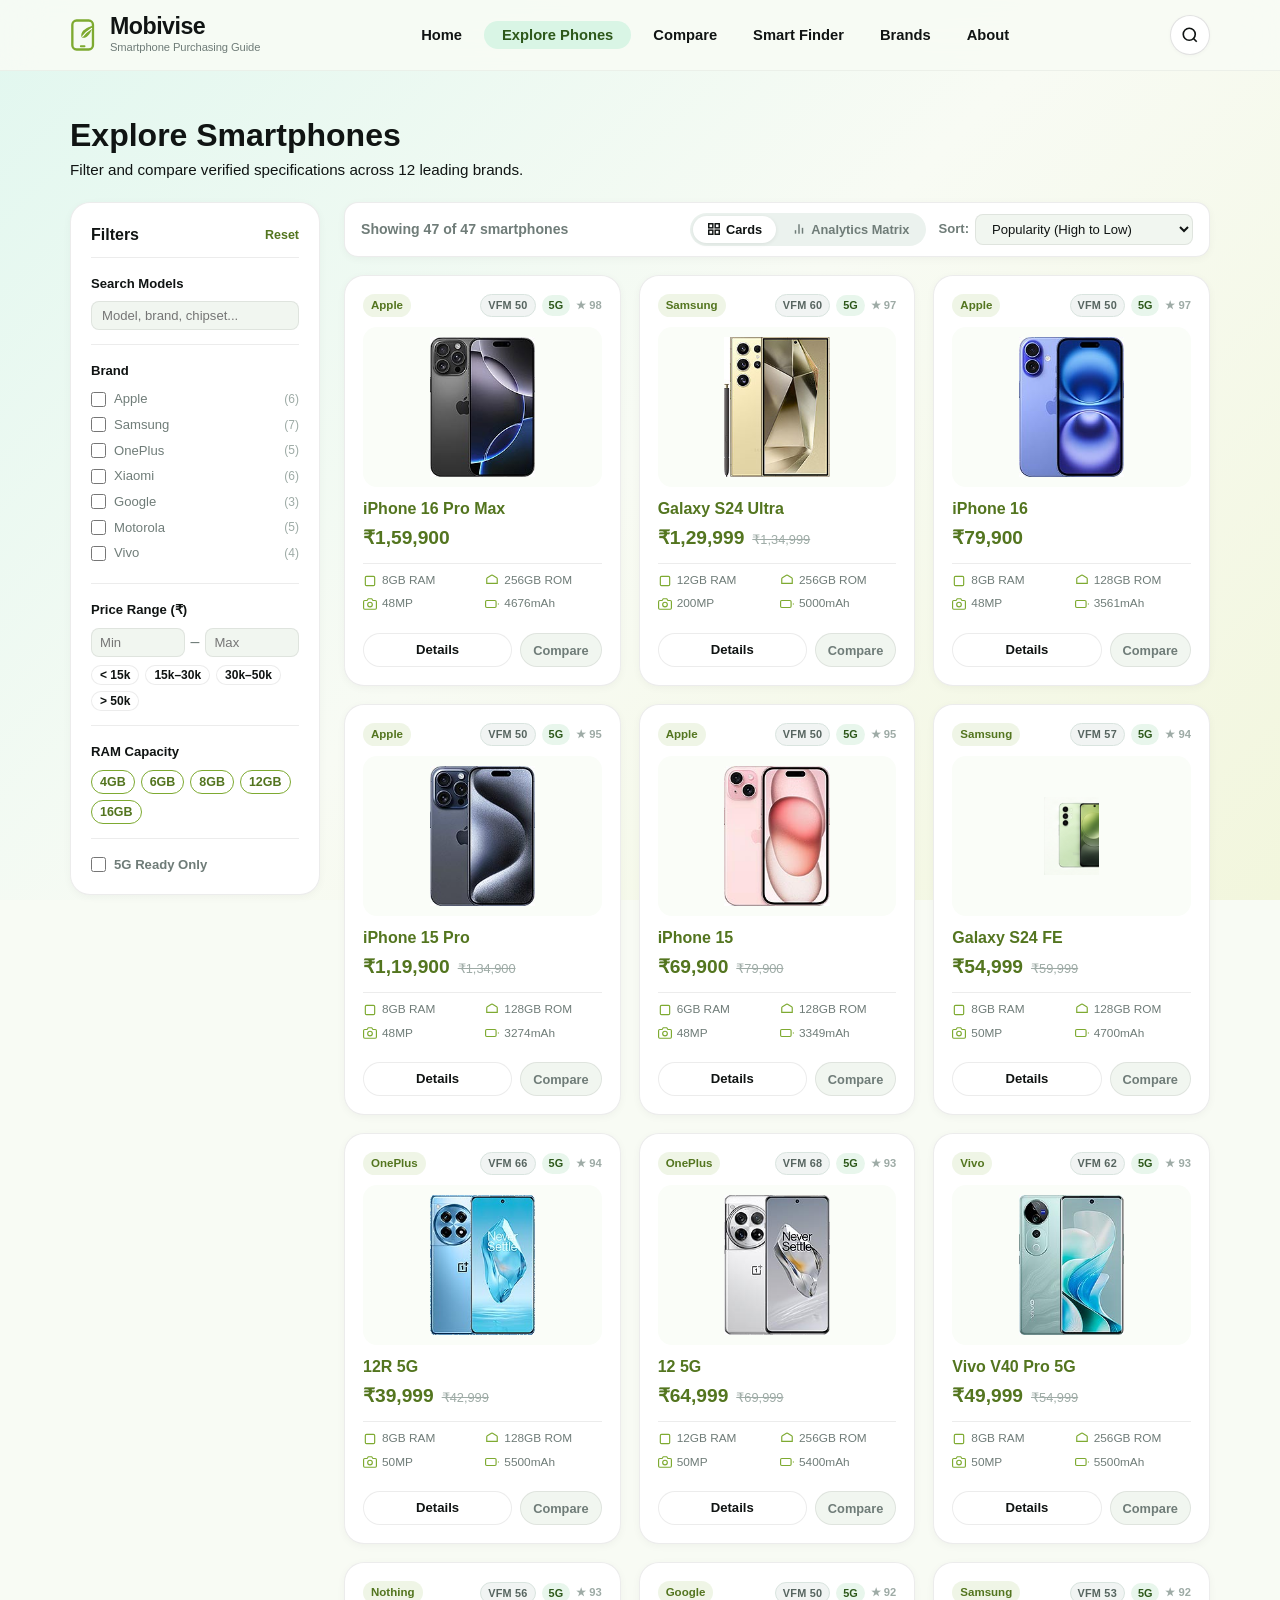
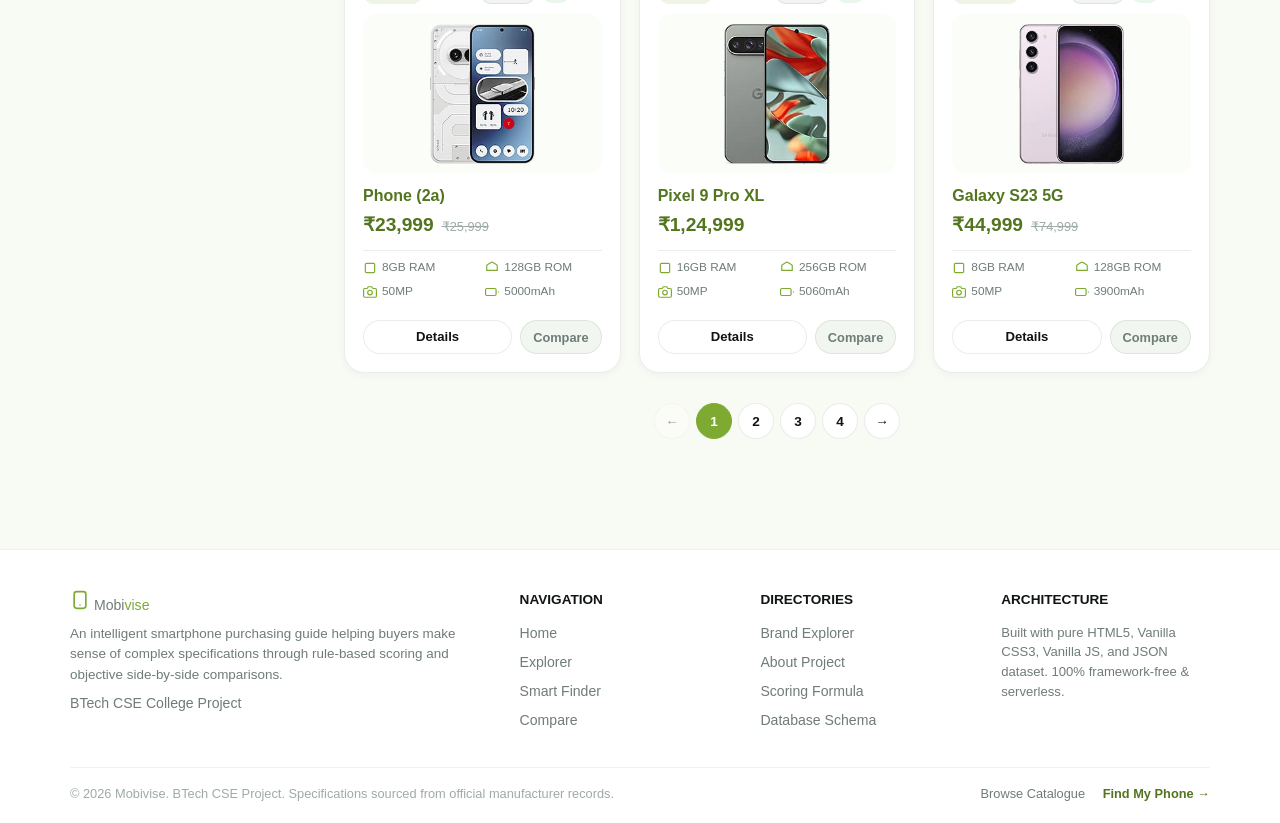
==== mobivise/products.html @ ea98b442 "Deploy Mobivise static web app with VFM index, scatter matrix, and Vercel configuration" ====
<!DOCTYPE html>
<html lang="en">
<head>
  <meta charset="UTF-8">
  <meta name="viewport" content="width=device-width, initial-scale=1.0">
  <title>Explore Smartphones — Mobivise</title>
  
  <link rel="stylesheet" href="assets/css/style.css">
  <link rel="stylesheet" href="assets/css/components.css">
  <link rel="stylesheet" href="assets/css/responsive.css">

  <link rel="icon" href="data:image/svg+xml,<svg xmlns=%22http://www.w3.org/2000/svg%22 viewBox=%220 0 24 24%22 fill=%22none%22 stroke=%22%237EAA31%22 stroke-width=%222%22><rect x=%225%22 y=%222%22 width=%2214%22 height=%2220%22 rx=%223%22/><path d=%22M12 18h.01%22/></svg>">
</head>
<body>
  <!-- Clean Apple-style Botanical Navbar -->
  <header class="navbar">
    <div class="container navbar-inner">
      <!-- Brand Logo -->
      <a href="index.html" class="brand-logo-wrap">
        <svg class="brand-phone-leaf" width="30" height="34" viewBox="0 0 32 36" fill="none" xmlns="http://www.w3.org/2000/svg">
          <rect x="2.5" y="2.5" width="22" height="31" rx="4.5" stroke="#7EAA31" stroke-width="2.5" fill="none"/>
          <line x1="11.5" y1="30" x2="15.5" y2="30" stroke="#7EAA31" stroke-width="2" stroke-linecap="round"/>
          <path d="M12 18C12 13 18 10 24 8C23 15 19 21 14 21C12 21 12 19 12 18Z" fill="#7EAA31"/>
          <path d="M13.5 19.5C16 16 19 13.5 23 11" stroke="#FFFFFF" stroke-width="1.2" stroke-linecap="round"/>
        </svg>
        <div class="brand-text-col">
          <span class="brand-title">Mobivise</span>
          <span class="brand-sub">Smartphone Purchasing Guide</span>
        </div>
      </a>

      <!-- Center Nav Links -->
      <nav>
        <ul class="nav-links">
          <li><a href="index.html">Home</a></li>
          <li><a href="products.html" class="active">Explore Phones</a></li>
          <li>
            <a href="compare.html" class="compare-nav-link">
              Compare <span class="compare-count-badge" style="display:none;">0</span>
            </a>
          </li>
          <li><a href="recommendations.html">Smart Finder</a></li>
          <li><a href="brands.html">Brands</a></li>
          <li><a href="about.html">About</a></li>
        </ul>
      </nav>

      <!-- Right Action: Circular Search Button -->
      <div class="nav-actions">
        <button type="button" class="btn-circle-search" id="btnOpenSearchModal" aria-label="Search smartphones">
          <svg width="18" height="18" fill="none" stroke="currentColor" stroke-width="2.2" viewBox="0 0 24 24"><circle cx="11" cy="11" r="8"></circle><line x1="21" y1="21" x2="16.65" y2="16.65"></line></svg>
        </button>
        <button class="btn-mobile-toggle" aria-label="Menu" onclick="document.querySelector('.nav-links').classList.toggle('open');">
          <svg width="22" height="22" fill="none" stroke="currentColor" stroke-width="2" viewBox="0 0 24 24"><line x1="3" y1="12" x2="21" y2="12"/><line x1="3" y1="6" x2="21" y2="6"/><line x1="3" y1="18" x2="21" y2="18"/></svg>
        </button>
      </div>
    </div>
  </header>

  <!-- Global Quick Search Overlay Modal -->
  <div id="globalSearchModal" class="search-modal-backdrop" style="display:none;">
    <div class="search-modal-card">
      <div class="search-modal-header">
        <svg width="20" height="20" fill="none" stroke="#6F7C78" stroke-width="2" viewBox="0 0 24 24"><circle cx="11" cy="11" r="8"></circle><line x1="21" y1="21" x2="16.65" y2="16.65"></line></svg>
        <input type="text" id="modalSearchInput" placeholder="Search smartphone model, brand, processor..." autocomplete="off">
        <button type="button" id="btnCloseSearchModal" class="search-modal-close">&times;</button>
      </div>
      <div id="modalSearchSuggest" class="search-modal-results"></div>
    </div>
  </div>

  <main class="main-content">
    <div class="container" style="padding-top: 24px; padding-bottom: 60px;">
      <!-- Page Header -->
      <div class="page-header" style="text-align: left; margin-bottom: 20px;">
        <h1 class="page-header-title" style="font-size: 2rem;">Explore Smartphones</h1>
        <p class="page-header-desc" style="margin: 0; font-size: 0.95rem;">Filter and compare verified specifications across 12 leading brands.</p>
      </div>

      <!-- Active Filter Chips -->
      <div id="activeFilterChips" style="display:none; gap:8px; flex-wrap:wrap; margin-bottom:16px;"></div>

      <div class="explorer-layout">
        <!-- Filter Sidebar -->
        <aside class="filter-sidebar">
          <div class="filter-header">
            <h3>Filters</h3>
            <button type="button" class="btn-reset-filters" id="btnResetFilters" style="background:none; border:none; cursor:pointer;">Reset</button>
          </div>

          <!-- Keyword Search -->
          <div class="filter-group">
            <div class="filter-title">Search Models</div>
            <input type="text" id="filterSearch" placeholder="Model, brand, chipset..." class="custom-select" style="width:100%; box-sizing:border-box;">
          </div>

          <!-- Brands -->
          <div class="filter-group">
            <div class="filter-title">Brand</div>
            <div class="filter-options-list" id="filterBrandsList">
              <!-- Populated dynamically via JS with exact counts -->
            </div>
          </div>

          <!-- Price Range -->
          <div class="filter-group">
            <div class="filter-title">Price Range (₹)</div>
            <div class="price-range-inputs" style="margin-bottom:8px;">
              <input type="number" id="filterMinPrice" placeholder="Min" min="0" step="1000">
              <span style="color:var(--text-secondary);">&ndash;</span>
              <input type="number" id="filterMaxPrice" placeholder="Max" min="0" step="1000">
            </div>
            <div style="display:flex; gap:6px; flex-wrap:wrap;">
              <button type="button" class="btn btn-secondary btn-sm filter-budget-quick-pill" data-min="0" data-max="15000" style="padding:2px 8px; font-size:0.75rem;">&lt; 15k</button>
              <button type="button" class="btn btn-secondary btn-sm filter-budget-quick-pill" data-min="15000" data-max="30000" style="padding:2px 8px; font-size:0.75rem;">15k–30k</button>
              <button type="button" class="btn btn-secondary btn-sm filter-budget-quick-pill" data-min="30000" data-max="50000" style="padding:2px 8px; font-size:0.75rem;">30k–50k</button>
              <button type="button" class="btn btn-secondary btn-sm filter-budget-quick-pill" data-min="50000" data-max="" style="padding:2px 8px; font-size:0.75rem;">&gt; 50k</button>
            </div>
          </div>

          <!-- RAM Filter -->
          <div class="filter-group">
            <div class="filter-title">RAM Capacity</div>
            <div id="filterRamContainer" style="display:flex; gap:6px; flex-wrap:wrap;">
              <!-- Populated dynamically via JS -->
            </div>
          </div>

          <!-- 5G Toggle -->
          <div class="filter-group">
            <label class="custom-control" style="font-weight:700;">
              <input type="checkbox" id="filter5gOnly">
              <span>5G Ready Only</span>
            </label>
          </div>
        </aside>

        <!-- Right Content / Catalog -->
        <section class="explorer-main">
          <!-- Top Sort & Count Bar -->
          <div class="explorer-topbar" style="display:flex; justify-content:space-between; align-items:center; flex-wrap:wrap; gap:12px; margin-bottom:18px;">
            <div class="results-count-text" id="resultsCount" style="font-weight:700; color:var(--text-secondary);">Loading catalogue...</div>

            <div style="display:flex; align-items:center; gap:12px; flex-wrap:wrap;">
              <!-- View Switcher: Cards vs Scatter Matrix -->
              <div class="view-mode-switch" style="display:inline-flex; background:#EBF2EE; padding:3px; border-radius:999px;">
                <button type="button" class="view-toggle-btn active" id="btnViewGrid" title="Switch to Card Grid View">
                  <svg width="14" height="14" viewBox="0 0 24 24" fill="none" stroke="currentColor" stroke-width="2.5"><rect x="3" y="3" width="7" height="7"/><rect x="14" y="3" width="7" height="7"/><rect x="14" y="14" width="7" height="7"/><rect x="3" y="14" width="7" height="7"/></svg>
                  <span>Cards</span>
                </button>
                <button type="button" class="view-toggle-btn" id="btnViewMatrix" title="Switch to Price vs Performance Decision Matrix">
                  <svg width="14" height="14" viewBox="0 0 24 24" fill="none" stroke="currentColor" stroke-width="2.5"><line x1="18" y1="20" x2="18" y2="10"/><line x1="12" y1="20" x2="12" y2="4"/><line x1="6" y1="20" x2="6" y2="14"/></svg>
                  <span>Analytics Matrix</span>
                </button>
              </div>

              <!-- Sort Dropdown -->
              <div style="display:flex; align-items:center; gap:6px;">
                <label for="sortSelect" style="font-size:0.82rem; color:var(--text-secondary); font-weight:600;">Sort:</label>
                <select id="sortSelect" class="custom-select" style="padding:6px 12px; font-size:0.82rem;">
                  <option value="popularity_desc">Popularity (High to Low)</option>
                  <option value="vfm_desc">Value-for-Money (VFM Index)</option>
                  <option value="price_asc">Price: Low to High</option>
                  <option value="price_desc">Price: High to Low</option>
                  <option value="launch_desc">Latest Release</option>
                  <option value="name_asc">Model Name (A–Z)</option>
                </select>
              </div>
            </div>
          </div>

          <!-- Interactive Price vs Performance Bubble Matrix Container -->
          <div id="analyticsMatrixContainer" style="display:none; background:#FFFFFF; border-radius:18px; border:1px solid var(--border-light); padding:24px; box-shadow:0 4px 16px rgba(0,0,0,0.03); margin-bottom:24px;">
            <div style="display:flex; justify-content:space-between; align-items:flex-start; flex-wrap:wrap; gap:12px; margin-bottom:16px;">
              <div>
                <h3 style="font-size:1.15rem; font-weight:800; color:#101413; margin:0 0 4px;">Price vs. Performance Decision Matrix</h3>
                <p style="font-size:0.85rem; color:#6F7C78; margin:0;">
                  Bubble size represents battery capacity (mAh). Green indicates high Value-for-Money (VFM). Click any bubble to view specs.
                </p>
              </div>
              <div style="display:flex; gap:8px; font-size:0.75rem; font-weight:700; flex-wrap:wrap;">
                <span style="display:inline-flex; align-items:center; gap:4px; padding:3px 8px; border-radius:999px; background:#E8F8ED; color:#1A7F37;">● Top-Left: High VFM Sweet Spot</span>
                <span style="display:inline-flex; align-items:center; gap:4px; padding:3px 8px; border-radius:999px; background:#EFF6FF; color:#1D4ED8;">● Top-Right: Ultra Flagships</span>
              </div>
            </div>
            <div style="position:relative; height:450px; width:100%;">
              <canvas id="pricePerfChart"></canvas>
            </div>
          </div>

          <!-- Dynamic Smartphones Grid -->
          <div class="phone-grid" id="smartphonesGrid">
            <!-- Dynamically populated via assets/js/products.js with exact device images -->
          </div>

          <!-- Dynamic Pagination -->
          <div id="paginationControls"></div>
        </section>
      </div>
    </div>
  </main>

  <!-- Clean Apple-style Footer -->
  <footer class="site-footer">
    <div class="container">
      <div class="footer-grid">
        <div class="footer-brand">
          <div class="brand-logo" style="margin-bottom: 8px;">
            <svg viewBox="0 0 24 24" fill="none" stroke="currentColor" stroke-width="2" stroke-linecap="round" stroke-linejoin="round" style="width:20px;height:20px;stroke:var(--brand-green);"><rect x="5" y="2" width="14" height="20" rx="3"></rect><line x1="12" y1="18" x2="12.01" y2="18"></line></svg>
            <span>Mobi<span style="color:var(--brand-green);">vise</span></span>
          </div>
          <p>
            An intelligent smartphone purchasing guide helping buyers make sense of complex specifications through rule-based scoring and objective side-by-side comparisons.
          </p>
          <span class="footer-badge">BTech CSE College Project</span>
        </div>

        <div class="footer-col">
          <h4>Navigation</h4>
          <ul>
            <li><a href="index.html">Home</a></li>
            <li><a href="products.html">Explorer</a></li>
            <li><a href="recommendations.html">Smart Finder</a></li>
            <li><a href="compare.html">Compare</a></li>
          </ul>
        </div>

        <div class="footer-col">
          <h4>Directories</h4>
          <ul>
            <li><a href="brands.html">Brand Explorer</a></li>
            <li><a href="about.html">About Project</a></li>
            <li><a href="about.html#algorithm">Scoring Formula</a></li>
            <li><a href="about.html#schema">Database Schema</a></li>
          </ul>
        </div>

        <div class="footer-col">
          <h4>Architecture</h4>
          <p style="font-size: 0.82rem; color: var(--text-secondary); line-height: 1.5;">
            Built with pure HTML5, Vanilla CSS3, Vanilla JS, and JSON dataset. 100% framework-free &amp; serverless.
          </p>
        </div>
      </div>

      <div class="footer-bottom">
        <div>&copy; 2026 Mobivise. BTech CSE Project. Specifications sourced from official manufacturer records.</div>
        <div>
          <a href="products.html" style="color:var(--text-secondary);margin-right:14px;">Browse Catalogue</a>
          <a href="recommendations.html" style="color:var(--forest-green);font-weight:700;">Find My Phone &rarr;</a>
        </div>
      </div>
    </div>
  </footer>

  <!-- Scripts -->
  <script src="assets/js/chart.min.js"></script>
  <script src="data/smartphones-data.js?v=2.2"></script>
  <script src="assets/js/main.js?v=2.2"></script>
  <script src="assets/js/products.js?v=2.2"></script>
</body>
</html>
---- mobivise/assets/css/style.css ----
/* MOBIVISE — Emerald Mint / Botanical Fresh Theme (Apple-style Clean UI) */
:root {
  --bg-gradient: linear-gradient(135deg, #E1F7EF 0%, #F8FBF4 50%, #F2F6DD 100%);
  --bg-solid: #F8FBF4;
  --bg-card: #FFFFFF;
  --bg-card-glass: rgba(255, 255, 255, 0.92);
  --bg-subtle: #F1F6F0;
  
  --text-primary: #101413;
  --text-secondary: #6F7C78;
  --text-muted: #9EABA6;
  
  --brand-green: #7EAA31;
  --brand-green-hover: #6E9629;
  --accent-lime: #A9C34A;
  --forest-green: #53751F;
  --accent-cyan: #58AFCB;
  
  --border-light: rgba(16, 20, 19, 0.08);
  --shadow-sm: 0 2px 8px rgba(16, 20, 19, 0.04);
  --shadow-card: 0 8px 30px rgba(16, 20, 19, 0.06);
  --radius-pill: 9999px;
  --radius-card: 20px;
  --radius-sm: 10px;
  --font-apple: -apple-system, BlinkMacSystemFont, "SF Pro Display", "SF Pro Text", "Segoe UI", Roboto, sans-serif;
}

*, *::before, *::after { box-sizing: border-box; margin: 0; padding: 0; }

body {
  font-family: var(--font-apple);
  background: var(--bg-solid);
  background-image: var(--bg-gradient);
  background-attachment: fixed;
  color: var(--text-primary);
  line-height: 1.5;
  min-height: 100vh;
  display: flex;
  flex-direction: column;
  -webkit-font-smoothing: antialiased;
}

a { color: var(--forest-green); text-decoration: none; transition: 0.2s ease; }
a:hover { color: var(--brand-green); }

.container { width: 100%; max-width: 1180px; margin: 0 auto; padding: 0 20px; }
.main-content { flex: 1; padding: 16px 0 50px; }

/* Navigation */
.navbar {
  position: sticky; top: 0; z-index: 100;
  background: rgba(248, 251, 244, 0.90);
  backdrop-filter: blur(20px);
  -webkit-backdrop-filter: blur(20px);
  border-bottom: 1px solid rgba(16, 20, 19, 0.05);
}
.navbar-inner { display: flex; align-items: center; justify-content: space-between; height: 70px; }

/* Brand Logo */
.brand-logo-wrap { display: flex; align-items: center; gap: 10px; text-decoration: none; }
.brand-phone-leaf { flex-shrink: 0; }
.brand-text-col { display: flex; flex-direction: column; }
.brand-title { font-size: 1.45rem; font-weight: 900; color: #101413; letter-spacing: -0.5px; line-height: 1.1; }
.brand-sub { font-size: 0.70rem; color: #6F7C78; font-weight: 500; letter-spacing: -0.1px; }

/* Nav Links */
.nav-links { display: flex; align-items: center; gap: 8px; list-style: none; }
.nav-links a {
  color: #101413; font-size: 0.92rem; font-weight: 600; padding: 6px 14px;
  border-radius: var(--radius-pill); transition: 0.2s ease;
}
.nav-links a:hover { color: var(--forest-green); }
.nav-links a.active {
  background: #D9F5E5; color: #2D581A; font-weight: 700; padding: 6px 18px;
}

.compare-count-badge {
  background: var(--brand-green); color: #fff; font-size: 0.70rem; font-weight: 700;
  width: 17px; height: 17px; border-radius: 50%; display: inline-flex; align-items: center; justify-content: center;
  margin-left: 2px;
}

/* Nav Actions */
.nav-actions { display: flex; align-items: center; gap: 10px; }
.btn-circle-search {
  width: 40px; height: 40px; border-radius: 50%; background: #FFFFFF;
  border: 1px solid rgba(16, 20, 19, 0.12); display: flex; align-items: center; justify-content: center;
  color: #101413; cursor: pointer; transition: 0.2s ease; box-shadow: 0 1px 4px rgba(0,0,0,0.03);
}
.btn-circle-search:hover { background: #F8FBF4; border-color: var(--brand-green); color: var(--forest-green); transform: scale(1.04); }
.btn-mobile-toggle { display: none; background: none; border: none; cursor: pointer; color: var(--text-primary); }

/* Quick Search Modal */
.search-modal-backdrop {
  position: fixed; inset: 0; background: rgba(16, 20, 19, 0.35);
  backdrop-filter: blur(8px); -webkit-backdrop-filter: blur(8px);
  z-index: 1000; display: flex; align-items: flex-start; justify-content: center; padding-top: 90px;
}
.search-modal-card {
  width: 100%; max-width: 580px; background: #FFFFFF; border-radius: 20px;
  box-shadow: 0 20px 50px rgba(0,0,0,0.15); border: 1px solid rgba(16,20,19,0.08); overflow: hidden;
}
.search-modal-header {
  display: flex; align-items: center; padding: 14px 18px; border-bottom: 1px solid rgba(16,20,19,0.06); gap: 12px;
}
.search-modal-header input {
  flex: 1; border: none; outline: none; font-size: 1.05rem; font-weight: 500; color: #101413;
}
.search-modal-close {
  background: none; border: none; font-size: 1.6rem; line-height: 1; color: #9EABA6; cursor: pointer;
}
.search-modal-close:hover { color: #101413; }
.search-modal-results { max-height: 360px; overflow-y: auto; padding: 6px 0; }

/* Buttons */
.btn {
  display: inline-flex; align-items: center; justify-content: center; gap: 6px;
  padding: 10px 20px; border-radius: var(--radius-pill); font-size: 0.90rem; font-weight: 600;
  cursor: pointer; border: 1px solid transparent; transition: 0.2s ease;
}
.btn-primary { background: var(--brand-green); color: #FFFFFF; }
.btn-primary:hover { background: var(--brand-green-hover); color: #FFFFFF; transform: translateY(-1px); }
.btn-secondary { background: var(--bg-card); color: var(--text-primary); border: 1px solid var(--border-light); }
.btn-secondary:hover { background: var(--bg-subtle); color: var(--text-primary); }
.btn-outline { background: transparent; border-color: var(--brand-green); color: var(--forest-green); }
.btn-outline:hover { background: rgba(126, 170, 49, 0.1); }
.btn-sm { padding: 6px 14px; font-size: 0.82rem; }
.btn-lg { padding: 12px 28px; font-size: 1.02rem; }

/* Breadcrumb */
.breadcrumb { font-size: 0.85rem; color: var(--text-muted); margin-bottom: 8px; display: flex; gap: 6px; align-items: center; }
.breadcrumb a { color: var(--text-secondary); }

/* Footer */
.site-footer {
  background: #FFFFFF; border-top: 1px solid rgba(16, 20, 19, 0.06);
  padding: 40px 0 20px; font-size: 0.88rem; color: var(--text-secondary); margin-top: auto;
}
.footer-grid { display: grid; grid-template-columns: 2fr 1fr 1fr 1fr; gap: 32px; margin-bottom: 28px; }
.footer-brand p { margin: 8px 0; color: var(--text-secondary); line-height: 1.5; font-size: 0.84rem; }
.footer-col h4 { font-size: 0.85rem; font-weight: 800; color: var(--text-primary); text-transform: uppercase; margin-bottom: 12px; }
.footer-col ul { list-style: none; }
.footer-col ul li { margin-bottom: 8px; }
.footer-col ul li a { color: var(--text-secondary); }
.footer-col ul li a:hover { color: var(--forest-green); }
.footer-bottom {
  border-top: 1px solid rgba(16, 20, 19, 0.06); padding-top: 16px;
  display: flex; justify-content: space-between; align-items: center; font-size: 0.80rem; color: var(--text-muted);
}
---- mobivise/assets/css/components.css ----
/* MOBIVISE — Botanical Fresh Components (Minimalist Apple Style) */

/* ========================================================
   Landing Page: Hero Section (Exact Mockup Match)
   ======================================================== */
.landing-hero-section {
  padding: 10px 0 20px;
}
.landing-hero-grid {
  display: grid;
  grid-template-columns: 1.15fr 1.15fr 0.8fr;
  gap: 16px;
  align-items: center;
}

/* Left Hero Column */
.landing-hero-left {
  display: flex;
  flex-direction: column;
  align-items: flex-start;
}
.landing-hero-badge {
  display: inline-flex;
  align-items: center;
  gap: 8px;
  background: #D9F5E5;
  color: #2D581A;
  font-size: 0.82rem;
  font-weight: 700;
  padding: 5px 14px;
  border-radius: var(--radius-pill);
  margin-bottom: 14px;
}
.landing-hero-badge svg {
  stroke: #2D581A;
}
.landing-hero-title {
  font-size: 2.85rem;
  font-weight: 900;
  color: #101413;
  line-height: 1.08;
  letter-spacing: -1.2px;
  margin-bottom: 12px;
}
.landing-hero-subtitle {
  font-size: 0.95rem;
  color: #6F7C78;
  line-height: 1.5;
  margin-bottom: 22px;
  max-width: 380px;
}
.landing-hero-actions {
  display: flex;
  align-items: center;
  gap: 12px;
  flex-wrap: wrap;
}
.btn-hero-primary {
  display: inline-flex;
  align-items: center;
  gap: 8px;
  background: #53751F;
  color: #FFFFFF;
  font-size: 0.88rem;
  font-weight: 700;
  padding: 11px 22px;
  border-radius: var(--radius-pill);
  box-shadow: 0 4px 14px rgba(83, 117, 31, 0.25);
  text-decoration: none;
  transition: 0.2s ease;
}
.btn-hero-primary:hover {
  background: #446119;
  color: #FFFFFF;
  transform: translateY(-1px);
}
.btn-hero-secondary {
  display: inline-flex;
  align-items: center;
  gap: 8px;
  background: #FFFFFF;
  color: #101413;
  border: 1.5px solid #D5DDD7;
  font-size: 0.88rem;
  font-weight: 700;
  padding: 11px 20px;
  border-radius: var(--radius-pill);
  text-decoration: none;
  transition: 0.2s ease;
}
.btn-hero-secondary:hover {
  border-color: #53751F;
  background: #F8FBF4;
  color: #101413;
}

/* Center Hero Column */
.landing-hero-center {
  display: flex;
  align-items: center;
  justify-content: center;
  text-align: center;
}
.hero-phones-img {
  max-width: 100%;
  height: auto;
  object-fit: contain;
  filter: drop-shadow(0 15px 30px rgba(0, 0, 0, 0.05));
  border-radius: 12px;
}

/* Right Hero Column */
.landing-hero-right {
  display: flex;
  flex-direction: column;
  gap: 12px;
}
.hero-feature-card {
  display: flex;
  align-items: center;
  gap: 14px;
  background: rgba(255, 255, 255, 0.95);
  border: 1px solid rgba(16, 20, 19, 0.08);
  border-radius: 16px;
  padding: 12px 16px;
  text-decoration: none;
  box-shadow: 0 2px 10px rgba(16, 20, 19, 0.03);
  transition: 0.2s ease;
}
.hero-feature-card:hover {
  transform: translateX(4px);
  border-color: var(--brand-green);
  box-shadow: 0 6px 18px rgba(126, 170, 49, 0.12);
}
.feature-card-icon {
  width: 40px;
  height: 40px;
  border-radius: 50%;
  background: #EAF7DC;
  color: #53751F;
  display: flex;
  align-items: center;
  justify-content: center;
  flex-shrink: 0;
}
.feature-card-text h4 {
  font-size: 0.92rem;
  font-weight: 800;
  color: #101413;
  margin-bottom: 2px;
}
.feature-card-text p {
  font-size: 0.76rem;
  color: #6F7C78;
  margin: 0;
}

/* ========================================================
   Landing Page: Section Headers
   ======================================================== */
.section-row-header {
  display: flex;
  justify-content: space-between;
  align-items: center;
  margin-top: 20px;
  margin-bottom: 12px;
}
.section-heading {
  font-size: 1.25rem;
  font-weight: 900;
  color: #101413;
  letter-spacing: -0.3px;
}
.section-link-green {
  font-size: 0.82rem;
  font-weight: 700;
  color: #53751F;
  text-decoration: none;
  display: inline-flex;
  align-items: center;
  gap: 4px;
}
.section-link-green:hover {
  color: #7EAA31;
}

/* ========================================================
   Landing Page: Browse by Budget (6 horizontal pills)
   ======================================================== */
.budget-pills-row {
  display: grid;
  grid-template-columns: repeat(6, 1fr);
  gap: 10px;
  margin-bottom: 22px;
}
.budget-pill-card {
  display: flex;
  align-items: center;
  justify-content: center;
  gap: 8px;
  background: #EBF7EE;
  border: 1px solid #D6EFE0;
  border-radius: 14px;
  padding: 12px 6px;
  text-decoration: none;
  transition: 0.2s ease;
}
.budget-pill-card:hover {
  background: #DFF3E4;
  border-color: #7EAA31;
  transform: translateY(-2px);
}
.budget-wallet-icon {
  color: #53751F;
  display: flex;
  align-items: center;
}
.budget-pill-text {
  font-size: 0.82rem;
  font-weight: 800;
  color: #101413;
  white-space: nowrap;
}

/* ========================================================
   Landing Page: Popular Brands (10 Brand Cards Row)
   ======================================================== */
.brands-row {
  display: grid;
  grid-template-columns: repeat(10, 1fr);
  gap: 8px;
  margin-bottom: 24px;
}
.brand-item-card {
  background: #FFFFFF;
  border: 1px solid #E5E7EB;
  border-radius: 12px;
  height: 50px;
  display: flex;
  align-items: center;
  justify-content: center;
  padding: 6px 8px;
  text-decoration: none;
  transition: 0.2s ease;
  box-shadow: 0 1px 4px rgba(0, 0, 0, 0.02);
}
.brand-item-card:hover {
  border-color: var(--brand-green);
  transform: translateY(-2px);
  box-shadow: 0 4px 12px rgba(0, 0, 0, 0.06);
}
.brand-item-card img {
  max-height: 28px;
  max-width: 100%;
  object-fit: contain;
}

/* ========================================================
   Landing Page: Bottom Row (How Works + Featured Phones)
   ======================================================== */
.bottom-two-col {
  display: grid;
  grid-template-columns: 1fr 1.35fr;
  gap: 22px;
  align-items: stretch;
  margin-bottom: 20px;
}
.how-works-box {
  background: #FFFFFF;
  border: 1px solid #E5E7EB;
  border-radius: 18px;
  padding: 20px 16px;
  height: calc(100% - 38px);
  display: flex;
  align-items: center;
  justify-content: space-between;
  box-shadow: 0 2px 10px rgba(0, 0, 0, 0.02);
}
.works-step {
  text-align: center;
  flex: 1;
  display: flex;
  flex-direction: column;
  align-items: center;
}
.works-icon {
  width: 42px;
  height: 42px;
  border-radius: 50%;
  display: flex;
  align-items: center;
  justify-content: center;
  margin-bottom: 8px;
}
.works-icon-green { background: #E2F5EA; color: #53751F; }
.works-icon-cyan  { background: #E4F4F8; color: #58AFCB; }
.works-icon-lime  { background: #EEF8DC; color: #7EAA31; }
.works-step h4 {
  font-size: 0.82rem;
  font-weight: 800;
  color: #101413;
  margin-bottom: 3px;
  white-space: nowrap;
}
.works-step p {
  font-size: 0.70rem;
  color: #6F7C78;
  line-height: 1.3;
  max-width: 110px;
  margin: 0;
}
.works-arrow {
  color: #9EABA6;
  flex-shrink: 0;
  padding: 0 4px;
}

/* Featured Smartphones Compact Grid */
.featured-compact-grid {
  display: grid;
  grid-template-columns: repeat(3, 1fr);
  gap: 10px;
  height: calc(100% - 38px);
}
.featured-compact-card {
  background: #FFFFFF;
  border: 1px solid #E5E7EB;
  border-radius: 16px;
  padding: 12px 10px;
  display: flex;
  align-items: center;
  gap: 10px;
  text-decoration: none;
  box-shadow: 0 2px 10px rgba(0, 0, 0, 0.02);
  transition: 0.2s ease;
}
.featured-compact-card:hover {
  border-color: var(--brand-green);
  transform: translateY(-2px);
  box-shadow: 0 6px 18px rgba(0, 0, 0, 0.05);
}
.featured-thumb {
  width: 48px;
  height: 64px;
  object-fit: contain;
  flex-shrink: 0;
}
.featured-info {
  display: flex;
  flex-direction: column;
  min-width: 0;
}
.featured-name {
  font-size: 0.80rem;
  font-weight: 800;
  color: #101413;
  line-height: 1.25;
  margin-bottom: 4px;
  white-space: nowrap;
  overflow: hidden;
  text-overflow: ellipsis;
}
.featured-price {
  font-size: 0.90rem;
  font-weight: 900;
  color: #101413;
  margin-bottom: 5px;
}
.featured-5g-badge {
  align-self: flex-start;
  background: #E8F6EC;
  color: #2D581A;
  font-size: 0.65rem;
  font-weight: 800;
  padding: 2px 8px;
  border-radius: var(--radius-pill);
}

/* ========================================================
   Common / Shared Phone Cards (Used across Products & Brand)
   ======================================================== */
.phone-grid {
  display: grid;
  grid-template-columns: repeat(auto-fill, minmax(250px, 1fr));
  gap: 18px;
}
.phone-card {
  background: #FFFFFF;
  border: 1px solid var(--border-light);
  border-radius: var(--radius-card);
  padding: 18px;
  display: flex;
  flex-direction: column;
  position: relative;
  transition: 0.2s ease;
  box-shadow: var(--shadow-sm);
}
.phone-card:hover {
  transform: translateY(-3px);
  box-shadow: var(--shadow-card);
  border-color: var(--brand-green);
}
.phone-card-badges {
  display: flex;
  justify-content: space-between;
  align-items: center;
  margin-bottom: 10px;
}
.badge-brand {
  font-size: 0.72rem;
  font-weight: 700;
  color: var(--forest-green);
  background: rgba(126, 170, 49, 0.12);
  padding: 3px 8px;
  border-radius: var(--radius-pill);
}
.badge-5g {
  font-size: 0.68rem;
  font-weight: 700;
  color: #2D581A;
  background: #E8F6EC;
  padding: 2px 7px;
  border-radius: var(--radius-pill);
}
.phone-card-thumb-wrap {
  height: 160px;
  display: flex;
  align-items: center;
  justify-content: center;
  margin-bottom: 12px;
  background: #FAFDF8;
  border-radius: 14px;
  padding: 10px;
}
.phone-card-thumb {
  max-height: 140px;
  width: auto;
  object-fit: contain;
}
.phone-card-name {
  font-size: 1rem;
  font-weight: 800;
  color: var(--text-primary);
  margin-bottom: 4px;
  line-height: 1.3;
}
.phone-card-price-row {
  display: flex;
  align-items: baseline;
  gap: 8px;
  margin-bottom: 10px;
}
.phone-card-price {
  font-size: 1.2rem;
  font-weight: 900;
  color: var(--forest-green);
}
.phone-card-base-price {
  font-size: 0.80rem;
  color: var(--text-muted);
  text-decoration: line-through;
}
.phone-specs-list {
  display: grid;
  grid-template-columns: 1fr 1fr;
  gap: 6px;
  padding: 8px 0;
  border-top: 1px solid var(--border-light);
  margin-bottom: 12px;
}
.spec-pill {
  font-size: 0.74rem;
  color: var(--text-secondary);
  display: flex;
  align-items: center;
  gap: 5px;
}
.spec-pill svg {
  width: 14px;
  height: 14px;
  stroke: var(--brand-green);
  flex-shrink: 0;
}
.phone-card-actions {
  display: flex;
  gap: 8px;
  margin-top: auto;
}
.btn-compare-toggle {
  display: inline-flex;
  align-items: center;
  gap: 4px;
  padding: 6px 12px;
  border-radius: var(--radius-pill);
  font-size: 0.80rem;
  font-weight: 600;
  background: var(--bg-subtle);
  color: var(--text-secondary);
  border: 1px solid var(--border-light);
  cursor: pointer;
}
.btn-compare-toggle:hover {
  border-color: var(--brand-green);
  color: var(--forest-green);
}
.btn-compare-toggle.active {
  background: rgba(126, 170, 49, 0.15);
  border-color: var(--brand-green);
  color: var(--forest-green);
}

/* Brands Grid */
.brands-grid {
  display: grid;
  grid-template-columns: repeat(auto-fill, minmax(180px, 1fr));
  gap: 14px;
}
.brand-card {
  background: #FFFFFF;
  border: 1px solid var(--border-light);
  border-radius: 16px;
  padding: 20px 16px;
  text-align: center;
  color: var(--text-primary);
  transition: 0.2s ease;
}
.brand-card:hover {
  transform: translateY(-2px);
  border-color: var(--brand-green);
  box-shadow: var(--shadow-sm);
}
.brand-icon-box {
  width: 44px;
  height: 44px;
  border-radius: 50%;
  background: var(--bg-subtle);
  color: var(--forest-green);
  font-size: 1.15rem;
  font-weight: 800;
  display: inline-flex;
  align-items: center;
  justify-content: center;
  margin-bottom: 10px;
}
.brand-card-name { font-size: 0.95rem; font-weight: 800; margin-bottom: 2px; }
.brand-card-count { font-size: 0.76rem; color: var(--text-secondary); }

/* Explorer Layout */
.explorer-layout {
  display: grid;
  grid-template-columns: 250px 1fr;
  gap: 24px;
  align-items: start;
}
.filter-sidebar {
  background: #FFFFFF;
  border: 1px solid var(--border-light);
  border-radius: var(--radius-card);
  padding: 20px;
  position: sticky;
  top: 80px;
  box-shadow: var(--shadow-sm);
}
.filter-header {
  display: flex;
  justify-content: space-between;
  align-items: center;
  margin-bottom: 16px;
  padding-bottom: 10px;
  border-bottom: 1px solid var(--border-light);
}
.filter-header h3 { font-size: 1rem; font-weight: 800; }
.btn-reset-filters { font-size: 0.78rem; font-weight: 700; color: var(--forest-green); }
.filter-group {
  margin-bottom: 16px;
  padding-bottom: 14px;
  border-bottom: 1px solid var(--border-light);
}
.filter-group:last-child { border-bottom: none; margin-bottom: 0; padding-bottom: 0; }
.filter-title { font-size: 0.82rem; font-weight: 700; color: var(--text-primary); margin-bottom: 8px; }
.filter-options-list { display: flex; flex-direction: column; gap: 6px; max-height: 180px; overflow-y: auto; }
.custom-control { display: flex; align-items: center; gap: 8px; font-size: 0.82rem; color: var(--text-secondary); cursor: pointer; }
.custom-control input { accent-color: var(--brand-green); width: 15px; height: 15px; }

.price-range-inputs { display: grid; grid-template-columns: 1fr auto 1fr; align-items: center; gap: 6px; }
.price-range-inputs input {
  background: var(--bg-subtle);
  border: 1px solid var(--border-light);
  border-radius: 8px;
  padding: 6px 8px;
  font-size: 0.82rem;
  color: var(--text-primary);
  width: 100%;
}

.explorer-topbar {
  background: #FFFFFF;
  border: 1px solid var(--border-light);
  border-radius: 14px;
  padding: 10px 16px;
  display: flex;
  justify-content: space-between;
  align-items: center;
  margin-bottom: 18px;
  font-size: 0.88rem;
  box-shadow: var(--shadow-sm);
}
.custom-select {
  background: var(--bg-subtle);
  border: 1px solid var(--border-light);
  border-radius: 8px;
  padding: 6px 10px;
  font-size: 0.82rem;
  color: var(--text-primary);
  outline: none;
}

/* Pagination */
.pagination { display: flex; justify-content: center; gap: 6px; margin-top: 30px; }
.pagination-item {
  display: inline-flex;
  align-items: center;
  justify-content: center;
  min-width: 36px;
  height: 36px;
  padding: 0 10px;
  border-radius: var(--radius-pill);
  font-size: 0.85rem;
  font-weight: 600;
  background: #FFFFFF;
  border: 1px solid var(--border-light);
  color: var(--text-primary);
}
.pagination-item.active { background: var(--brand-green); color: #FFFFFF; border-color: var(--brand-green); }
.pagination-item.disabled { opacity: 0.4; pointer-events: none; }

/* Product Details Page Components */
.detail-hero-grid {
  display: grid;
  grid-template-columns: 340px 1fr;
  gap: 32px;
  align-items: start;
  background: #FFFFFF;
  border: 1px solid var(--border-light);
  border-radius: var(--radius-card);
  padding: 30px;
  margin-bottom: 30px;
  box-shadow: var(--shadow-sm);
}
.detail-img-box {
  background: #FAFDF8;
  border-radius: 16px;
  padding: 24px;
  display: flex;
  align-items: center;
  justify-content: center;
}
.detail-img-box img { max-height: 280px; width: auto; object-fit: contain; }
.detail-title { font-size: 2rem; font-weight: 900; letter-spacing: -0.5px; margin-bottom: 6px; }
.detail-price-main { font-size: 2.1rem; font-weight: 900; color: var(--forest-green); margin-right: 12px; }
.detail-specs-quick-grid { display: grid; grid-template-columns: 1fr 1fr; gap: 10px; margin: 20px 0; }
.quick-spec-item {
  background: var(--bg-subtle);
  border-radius: 12px;
  padding: 10px 14px;
}
.quick-spec-label { font-size: 0.72rem; color: var(--text-secondary); text-transform: uppercase; font-weight: 700; margin-bottom: 2px; }
.quick-spec-value { font-size: 0.90rem; font-weight: 800; color: var(--text-primary); }

.specs-detail-sections { display: grid; grid-template-columns: 1fr 1fr; gap: 18px; margin-bottom: 30px; }
.spec-category-box {
  background: #FFFFFF;
  border: 1px solid var(--border-light);
  border-radius: 16px;
  padding: 20px;
  box-shadow: var(--shadow-sm);
}
.spec-category-title { font-size: 1rem; font-weight: 800; color: var(--forest-green); margin-bottom: 12px; padding-bottom: 8px; border-bottom: 1px solid var(--border-light); }
.spec-row { display: flex; justify-content: space-between; padding: 6px 0; font-size: 0.85rem; border-bottom: 1px dashed rgba(16,20,19,0.06); }
.spec-row:last-child { border-bottom: none; }
.spec-label { color: var(--text-secondary); }
.spec-val { font-weight: 700; color: var(--text-primary); text-align: right; }

/* Custom Table */
.table-responsive { width: 100%; overflow-x: auto; }
.custom-table { width: 100%; border-collapse: collapse; font-size: 0.88rem; }
.custom-table th, .custom-table td { padding: 10px 14px; text-align: left; border-bottom: 1px solid var(--border-light); }
.custom-table th { font-weight: 700; color: var(--text-secondary); background: var(--bg-subtle); font-size: 0.78rem; text-transform: uppercase; }

/* Comparison Highlights */
.spec-val-cell.compare-best-spec {
  background: rgba(126, 170, 49, 0.12) !important;
  color: var(--forest-green) !important;
  font-weight: 800 !important;
  border-radius: 6px;
}

/* ========================================================
   Smart Finder Questionnaire Wizard & Recommendations
   ======================================================== */
.wizard-container {
  max-width: 720px;
  margin: 0 auto 30px;
}
.wizard-progress-bar {
  display: flex;
  justify-content: space-between;
  align-items: center;
  position: relative;
  margin-bottom: 24px;
  padding: 0 10px;
}
.wizard-progress-track {
  position: absolute;
  top: 50%;
  left: 30px;
  right: 30px;
  height: 4px;
  background: var(--border-light);
  transform: translateY(-50%);
  z-index: 1;
  border-radius: 999px;
}
.wizard-progress-fill {
  height: 100%;
  background: var(--brand-green);
  border-radius: 999px;
  width: 10%;
  transition: width 0.3s ease;
}
.wizard-step-node {
  position: relative;
  z-index: 2;
  width: 38px;
  height: 38px;
  border-radius: 50%;
  background: #FFFFFF;
  border: 2px solid var(--border-light);
  display: flex;
  align-items: center;
  justify-content: center;
  font-weight: 800;
  font-size: 0.90rem;
  color: var(--text-secondary);
  transition: 0.2s ease;
}
.wizard-step-node.active {
  border-color: var(--brand-green);
  background: var(--brand-green);
  color: #FFFFFF;
  box-shadow: 0 4px 12px rgba(126, 170, 49, 0.3);
}
.wizard-step-node.completed {
  border-color: var(--forest-green);
  background: #E1F7EF;
  color: var(--forest-green);
}

.wizard-card {
  background: #FFFFFF;
  border: 1px solid var(--border-light);
  border-radius: var(--radius-card);
  padding: 32px;
  box-shadow: var(--shadow-card);
}
.wizard-step {
  display: none;
}
.wizard-step.active {
  display: block;
  animation: fadeIn 0.25s ease;
}
.wizard-step-title {
  font-size: 1.35rem;
  font-weight: 800;
  color: var(--text-primary);
  margin-bottom: 6px;
}
.wizard-step-subtitle {
  font-size: 0.88rem;
  color: var(--text-secondary);
  margin-bottom: 22px;
}
.wizard-footer-nav {
  display: flex;
  justify-content: space-between;
  align-items: center;
  margin-top: 28px;
  padding-top: 20px;
  border-top: 1px solid var(--border-light);
}

/* Option Select Cards (Usage Step) */
.option-cards-grid {
  display: grid;
  grid-template-columns: repeat(auto-fit, minmax(200px, 1fr));
  gap: 12px;
}
.option-select-card {
  background: var(--bg-subtle);
  border: 1.5px solid transparent;
  border-radius: 14px;
  padding: 16px 14px;
  cursor: pointer;
  transition: 0.2s ease;
  position: relative;
  display: block;
}
.option-select-card input[type="radio"] {
  display: none;
}
.option-select-card:hover {
  background: #EAF4D3;
  border-color: rgba(126, 170, 49, 0.4);
}
.option-select-card.selected {
  background: #EAF4D3;
  border-color: var(--brand-green);
  box-shadow: 0 4px 14px rgba(126, 170, 49, 0.15);
}
.option-icon {
  font-size: 1.6rem;
  margin-bottom: 8px;
}
.option-title {
  font-size: 0.95rem;
  font-weight: 800;
  color: var(--text-primary);
  margin-bottom: 4px;
}
.option-desc {
  font-size: 0.76rem;
  color: var(--text-secondary);
  line-height: 1.35;
}

/* Sliders */
.sliders-list {
  display: flex;
  flex-direction: column;
  gap: 18px;
}
.importance-slider-row {
  background: var(--bg-subtle);
  border-radius: 12px;
  padding: 14px 18px;
}
.slider-header {
  display: flex;
  justify-content: space-between;
  align-items: center;
  font-size: 0.88rem;
  font-weight: 700;
  color: var(--text-primary);
  margin-bottom: 10px;
}
.slider-val-tag {
  font-size: 0.75rem;
  font-weight: 800;
  color: var(--forest-green);
  background: rgba(126, 170, 49, 0.15);
  padding: 2px 8px;
  border-radius: 999px;
}
.range-slider {
  width: 100%;
  accent-color: var(--brand-green);
  cursor: pointer;
}

/* Scored Recommendation Cards */
.recommendation-card {
  background: #FFFFFF;
  border: 1px solid var(--border-light);
  border-radius: var(--radius-card);
  padding: 24px;
  margin-bottom: 20px;
  box-shadow: var(--shadow-sm);
  position: relative;
  transition: 0.2s ease;
}
.recommendation-card:hover {
  box-shadow: var(--shadow-card);
  border-color: var(--brand-green);
}
.recommendation-card.top-pick {
  border: 2px solid var(--brand-green);
  background: linear-gradient(180deg, rgba(225, 247, 239, 0.3) 0%, #FFFFFF 25%);
}
.top-pick-badge {
  position: absolute;
  top: 14px;
  left: 20px;
  background: var(--forest-green);
  color: #FFFFFF;
  font-size: 0.72rem;
  font-weight: 800;
  padding: 3px 10px;
  border-radius: 999px;
  letter-spacing: 0.3px;
  text-transform: uppercase;
}
.rec-card-body {
  display: grid;
  grid-template-columns: 160px 1fr 140px;
  gap: 24px;
  align-items: center;
}
@media (max-width: 768px) {
  .rec-card-body {
    grid-template-columns: 1fr;
    text-align: center;
  }
}
.rec-match-badge-box {
  background: #FAFDF8;
  border: 1px solid rgba(126, 170, 49, 0.3);
  border-radius: 14px;
  padding: 12px;
  text-align: center;
}
.rec-match-percent {
  font-size: 1.8rem;
  font-weight: 900;
  color: var(--forest-green);
  line-height: 1;
}
.rec-match-label {
  font-size: 0.68rem;
  text-transform: uppercase;
  color: var(--text-secondary);
  font-weight: 700;
  margin-top: 4px;
}
.score-bar-row {
  display: flex;
  align-items: center;
  gap: 8px;
  font-size: 0.76rem;
}
.score-bar-label {
  width: 50px;
  color: var(--text-secondary);
  font-weight: 600;
}
.score-bar-track {
  flex: 1;
  height: 6px;
  background: var(--border-light);
  border-radius: 999px;
  overflow: hidden;
}
.score-bar-fill {
  height: 100%;
  background: var(--forest-green);
  border-radius: 999px;
}
.score-bar-val {
  width: 24px;
  text-align: right;
  font-weight: 800;
  color: var(--text-primary);
}
.pros-cons-grid {
  display: grid;
  grid-template-columns: 1fr 1fr;
  gap: 12px;
  background: var(--bg-subtle);
  border-radius: 10px;
  padding: 10px 14px;
}
.pros-list, .cons-list {
  list-style: none;
  padding: 0;
  margin: 4px 0 0;
  font-size: 0.75rem;
  line-height: 1.35;
}
.pros-list li { color: #166534; margin-bottom: 2px; }
.cons-list li { color: #991B1B; margin-bottom: 2px; }

@keyframes fadeIn {
  from { opacity: 0; transform: translateY(6px); }
  to { opacity: 1; transform: translateY(0); }
}

/* ========================================================
   Comparison Page (Slots, Visualizer Charts, Matrix Table)
   ======================================================== */
.compare-selector-bar {
  display: grid;
  grid-template-columns: repeat(4, 1fr);
  gap: 14px;
  margin-bottom: 24px;
}
@media (max-width: 768px) {
  .compare-selector-bar {
    grid-template-columns: repeat(2, 1fr);
  }
}
.compare-card-slot {
  background: #FFFFFF;
  border: 1.5px dashed var(--border-light);
  border-radius: 16px;
  padding: 18px 12px;
  display: flex;
  flex-direction: column;
  align-items: center;
  justify-content: center;
  text-align: center;
  min-height: 180px;
  position: relative;
  transition: 0.2s ease;
}
.compare-card-slot.filled {
  border-style: solid;
  border-color: var(--border-light);
  box-shadow: var(--shadow-sm);
}
.compare-card-slot.filled:hover {
  border-color: var(--brand-green);
  box-shadow: var(--shadow-card);
}
.btn-remove-slot {
  position: absolute;
  top: 8px;
  right: 8px;
  width: 24px;
  height: 24px;
  border-radius: 50%;
  background: rgba(16, 20, 19, 0.06);
  border: none;
  font-size: 1.1rem;
  line-height: 1;
  cursor: pointer;
  color: var(--text-secondary);
  display: flex;
  align-items: center;
  justify-content: center;
  transition: 0.15s ease;
}
.btn-remove-slot:hover {
  background: #ef4444;
  color: #FFFFFF;
}

.chart-container-box {
  background: #FFFFFF;
  border: 1px solid var(--border-light);
  border-radius: 18px;
  padding: 24px;
  box-shadow: var(--shadow-sm);
  margin-bottom: 24px;
}
.chart-grid {
  display: grid;
  grid-template-columns: 1fr 1fr;
  gap: 20px;
}
@media (max-width: 768px) {
  .chart-grid {
    grid-template-columns: 1fr;
  }
}

.compare-table-wrap {
  background: #FFFFFF;
  border: 1px solid var(--border-light);
  border-radius: 18px;
  overflow: hidden;
  box-shadow: var(--shadow-sm);
  margin-bottom: 30px;
}
.compare-table {
  width: 100%;
  border-collapse: collapse;
  font-size: 0.88rem;
}
.compare-table th, .compare-table td {
  padding: 12px 16px;
  border-bottom: 1px solid var(--border-light);
  vertical-align: middle;
}
.spec-section-header td {
  background: #FAFDF8;
  font-weight: 800;
  font-size: 0.78rem;
  text-transform: uppercase;
  letter-spacing: 0.5px;
  color: var(--forest-green);
  padding: 10px 16px;
  border-top: 1px solid var(--border-light);
}
.spec-name-cell {
  font-weight: 700;
  color: var(--text-secondary);
  width: 200px;
  background: var(--bg-subtle);
}
.spec-val-cell {
  color: var(--text-primary);
  text-align: center;
}

/* ========================================================
   Feature: Value-for-Money (VFM) Badges
   ======================================================== */
.badge-vfm {
  display: inline-flex;
  align-items: center;
  gap: 3px;
  font-size: 0.68rem;
  font-weight: 800;
  padding: 2px 7px;
  border-radius: 999px;
  letter-spacing: 0.02em;
  white-space: nowrap;
}
.badge-vfm.vfm-top {
  background: #E8F8ED;
  color: #1A7F37;
  border: 1px solid rgba(26, 127, 55, 0.25);
}
.badge-vfm.vfm-good {
  background: #EAF4D3;
  color: #53751F;
  border: 1px solid rgba(83, 117, 31, 0.25);
}
.badge-vfm.vfm-prem {
  background: #F1F4F3;
  color: #576560;
  border: 1px solid #D9E4DF;
}

/* View Mode Switcher */
.view-mode-switch {
  display: inline-flex;
  background: #EBF2EE;
  padding: 3px;
  border-radius: 999px;
  gap: 2px;
}
.view-toggle-btn {
  border: none;
  background: transparent;
  border-radius: 999px;
  padding: 6px 14px;
  font-size: 0.80rem;
  font-weight: 700;
  cursor: pointer;
  color: var(--text-secondary);
  transition: all 0.2s ease;
  display: inline-flex;
  align-items: center;
  gap: 5px;
}
.view-toggle-btn.active {
  background: #FFFFFF;
  color: #101413;
  box-shadow: 0 1px 4px rgba(0,0,0,0.08);
}

/* ========================================================
   Feature: 1-Click Comparison Export (PDF / Print Sheet)
   ======================================================== */
.print-only-header {
  display: none;
}

@media print {
  @page {
    size: A4 portrait;
    margin: 12mm 10mm;
  }
  
  body {
    background: #FFFFFF !important;
    color: #111111 !important;
    font-size: 11pt !important;
    -webkit-print-color-adjust: exact !important;
    print-color-adjust: exact !important;
  }

  /* Hide navigation, footers, search modal, buttons */
  .navbar,
  .site-footer,
  .search-modal-backdrop,
  .btn-circle-search,
  .btn-mobile-toggle,
  .breadcrumb,
  .page-header-desc,
  #btnExportPdf,
  #btnExportCsv,
  .custom-control,
  .btn-compare-remove,
  .btn-compare-toggle,
  .btn-add-phone-slot,
  .toast-container,
  .view-mode-switch {
    display: none !important;
  }

  /* Visible Print Header */
  .print-only-header {
    display: block !important;
    margin-bottom: 18px;
    padding-bottom: 12px;
    border-bottom: 2px solid #53751F;
  }
  .print-only-header h2 {
    font-size: 1.5rem;
    font-weight: 800;
    color: #101413;
    margin: 0 0 4px;
  }
  .print-only-header p {
    font-size: 0.85rem;
    color: #555555;
    margin: 0;
  }

  /* Content area full width */
  .container {
    max-width: 100% !important;
    padding: 0 !important;
    margin: 0 !important;
  }
  .main-content {
    padding: 0 !important;
  }

  /* Clean slots bar */
  .compare-selector-bar {
    grid-template-columns: repeat(auto-fit, minmax(140px, 1fr)) !important;
    gap: 10px !important;
    margin-bottom: 16px !important;
  }
  .compare-slot-card {
    border: 1px solid #CCCCCC !important;
    box-shadow: none !important;
    padding: 10px !important;
  }
  .compare-slot-thumb {
    height: 90px !important;
  }

  /* Keep Charts & Tables */
  .chart-container-box {
    border: 1px solid #DDDDDD !important;
    box-shadow: none !important;
    page-break-inside: avoid;
    margin-bottom: 18px !important;
  }
  .compare-table-wrap {
    border: 1px solid #DDDDDD !important;
    box-shadow: none !important;
    page-break-inside: auto;
  }
  .compare-table th, .compare-table td {
    padding: 8px 10px !important;
    font-size: 9pt !important;
  }
  .spec-highlight-best {
    background: #E8F8ED !important;
    font-weight: bold !important;
  }
}
---- mobivise/assets/css/responsive.css ----
/* MOBIVISE — Clean Responsive Breakpoints */
@media (max-width: 992px) {
  .landing-hero-grid { grid-template-columns: 1.2fr 1fr; gap: 20px; }
  .landing-hero-right { grid-column: span 2; display: grid; grid-template-columns: repeat(3, 1fr); }
  .budget-pills-row { grid-template-columns: repeat(3, 1fr); }
  .brands-row { grid-template-columns: repeat(5, 1fr); }
  .bottom-two-col { grid-template-columns: 1fr; gap: 24px; }
  .how-works-box { height: auto; }
  .featured-compact-grid { height: auto; }
  .explorer-layout { grid-template-columns: 1fr; }
  .filter-sidebar { position: static; margin-bottom: 20px; }
  .detail-hero-grid { grid-template-columns: 1fr; padding: 20px; }
  .footer-grid { grid-template-columns: 1fr 1fr; gap: 24px; }
}

@media (max-width: 768px) {
  .btn-mobile-toggle { display: block; }
  .nav-links {
    position: fixed; top: 70px; left: 0; right: 0; background: #FFFFFF;
    flex-direction: column; padding: 18px; gap: 8px; box-shadow: 0 10px 25px rgba(0,0,0,0.08);
    display: none; border-bottom: 1px solid var(--border-light);
  }
  .nav-links.open { display: flex; }
  .landing-hero-grid { grid-template-columns: 1fr; text-align: center; }
  .landing-hero-left { align-items: center; }
  .landing-hero-title { font-size: 2.2rem; }
  .landing-hero-right { grid-column: span 1; grid-template-columns: 1fr; }
  .budget-pills-row { grid-template-columns: repeat(2, 1fr); }
  .brands-row { grid-template-columns: repeat(5, 1fr); }
  .featured-compact-grid { grid-template-columns: 1fr; }
  .how-works-box { flex-direction: column; gap: 14px; }
  .works-arrow { transform: rotate(90deg); margin: 4px 0; }
  .footer-grid { grid-template-columns: 1fr; }
  .footer-bottom { flex-direction: column; gap: 8px; text-align: center; }
}

@media (max-width: 480px) {
  .container { padding: 0 14px; }
  .landing-hero-title { font-size: 1.85rem; }
  .brands-row { grid-template-columns: repeat(2, 1fr); }
  .budget-pills-row { grid-template-columns: 1fr; }
  .phone-grid { grid-template-columns: 1fr; }
}
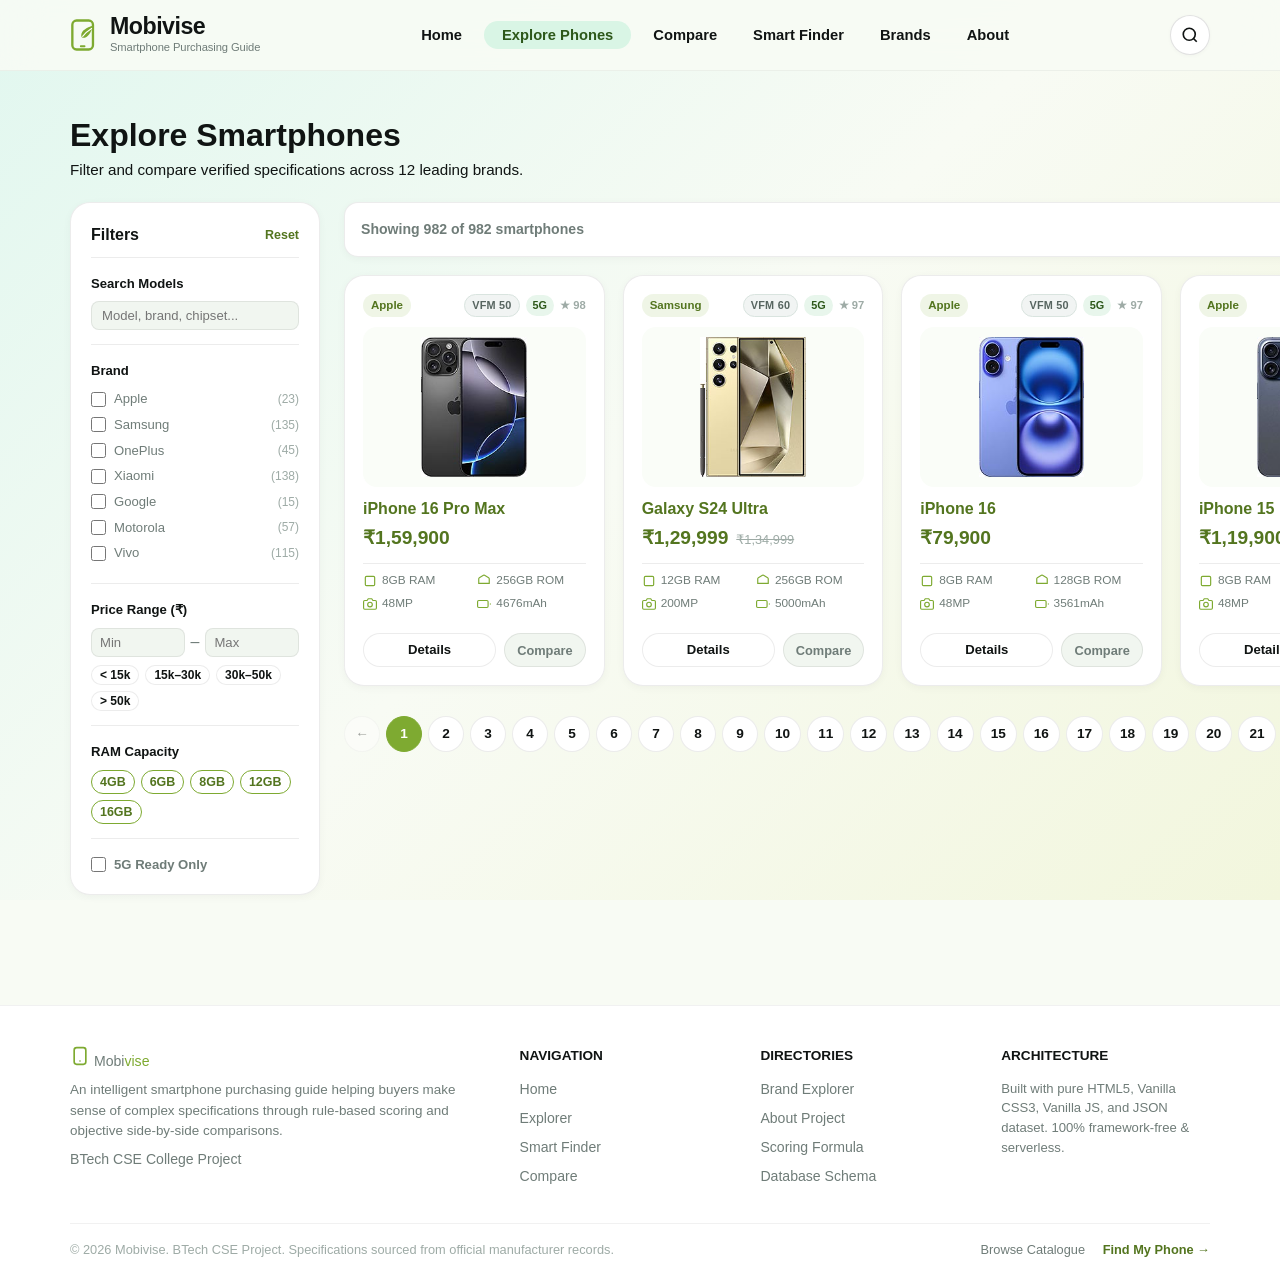
==== commit 129c1c07: "Expand Mobivise database to 982 smartphones across all market brands with API service layer" ====
--- a/mobivise/products.html
+++ b/mobivise/products.html
@@ -256,6 +256,7 @@
   <!-- Scripts -->
   <script src="assets/js/chart.min.js"></script>
   <script src="data/smartphones-data.js?v=2.2"></script>
+  <script src="assets/js/api-service.js?v=2.2"></script>
   <script src="assets/js/main.js?v=2.2"></script>
   <script src="assets/js/products.js?v=2.2"></script>
 </body>
